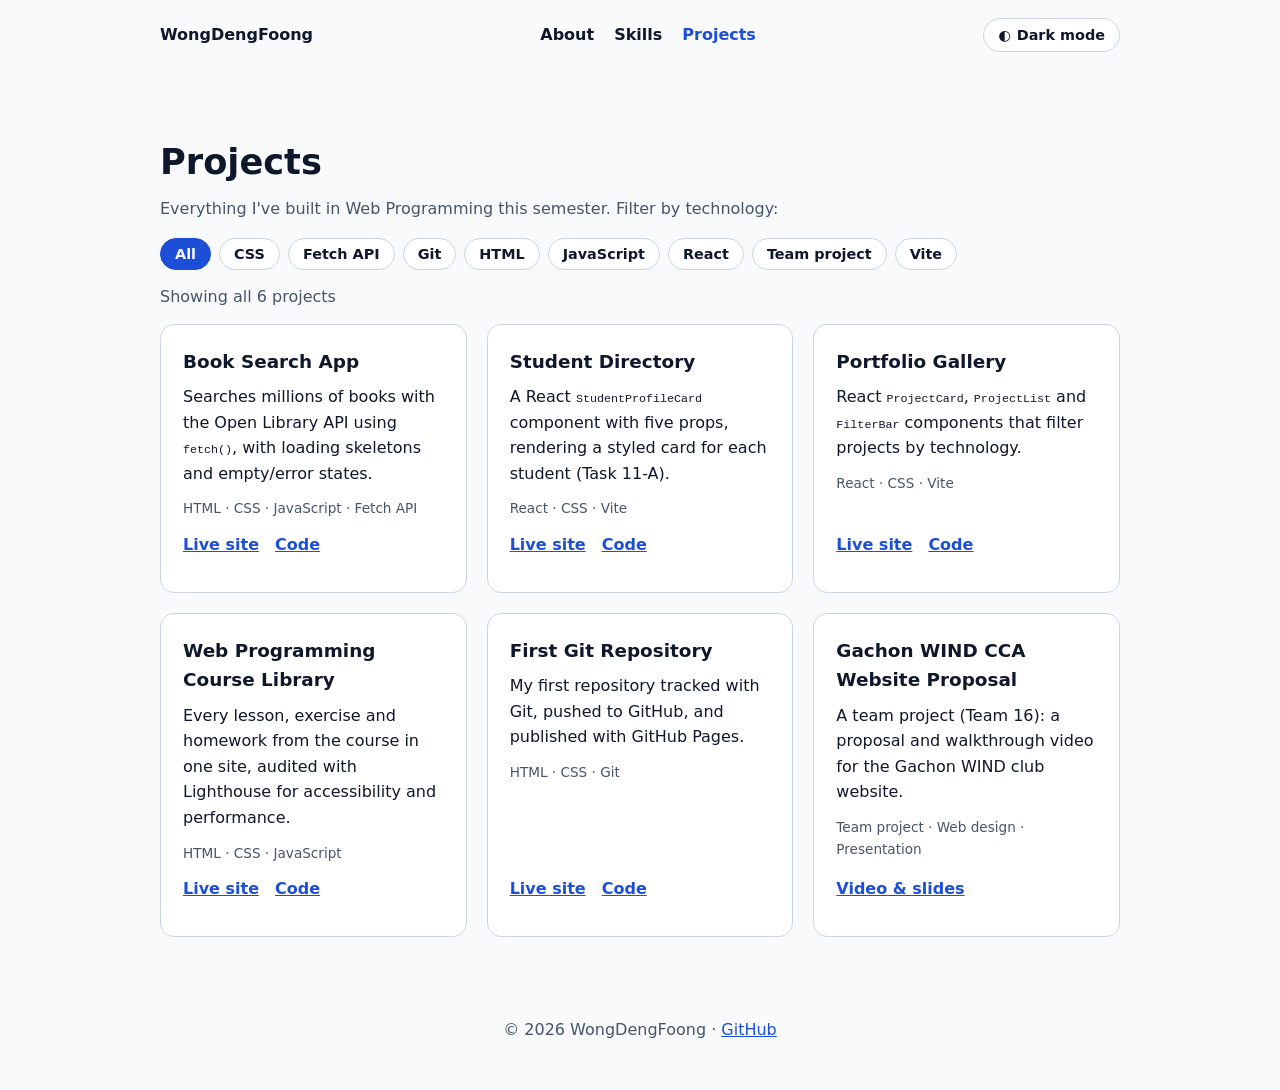
==== projects.html @ 8555e87d "Add a Projects page listing all six projects with a technology filter" ====
<!DOCTYPE html>
<html lang="en">
<head>
  <meta charset="UTF-8">
  <meta name="viewport" content="width=device-width, initial-scale=1">
  <title>Projects · WongDengFoong</title>
  <meta name="description" content="All Web Programming projects by WongDengFoong, filterable by technology.">
  <link rel="icon" href="data:,">
  <link rel="stylesheet" href="style.css">
  <script src="script.js" defer></script>
  <script src="projects.js" defer></script>
</head>
<body>
  <a class="skip-link" href="#main-content">Skip to main content</a>

  <header class="site-header">
    <a class="logo" href="index.html">WongDengFoong</a>
    <nav aria-label="Main">
      <ul class="nav-links">
        <li><a href="index.html#about-me">About</a></li>
        <li><a href="index.html#skills">Skills</a></li>
        <li><a href="projects.html" aria-current="page">Projects</a></li>
      </ul>
    </nav>
    <button type="button" class="theme-toggle" id="theme-toggle" aria-pressed="false">
      <span aria-hidden="true">◐</span> <span class="label">Dark mode</span>
    </button>
  </header>

  <main id="main-content" tabindex="-1">
    <section class="section" aria-labelledby="page-heading">
      <h1 id="page-heading" class="page-title">Projects</h1>
      <p class="page-intro">Everything I've built in Web Programming this semester. Filter by technology:</p>

      <div class="filter-bar" role="group" aria-label="Filter projects by technology" id="filter-bar"></div>
      <p class="result-count" id="result-count" aria-live="polite"></p>

      <ul class="projects" id="project-list">
        <li class="project-card" data-tech="HTML,CSS,JavaScript,Fetch API">
          <h2>Book Search App</h2>
          <p>Searches millions of books with the Open Library API using <code>fetch()</code>, with loading skeletons and empty/error states.</p>
          <p class="tags">HTML · CSS · JavaScript · Fetch API</p>
          <p class="links">
            <a href="https://wongdf2006.github.io/webpro-book-search/">Live site<span class="visually-hidden"> for Book Search App</span></a>
            <a href="https://github.com/WONGDF2006/webpro-book-search">Code<span class="visually-hidden"> for Book Search App</span></a>
          </p>
        </li>
        <li class="project-card" data-tech="React,CSS,Vite">
          <h2>Student Directory</h2>
          <p>A React <code>StudentProfileCard</code> component with five props, rendering a styled card for each student (Task 11-A).</p>
          <p class="tags">React · CSS · Vite</p>
          <p class="links">
            <a href="https://wongdf2006.github.io/task11/">Live site<span class="visually-hidden"> for Student Directory</span></a>
            <a href="https://github.com/WONGDF2006/task11">Code<span class="visually-hidden"> for Student Directory</span></a>
          </p>
        </li>
        <li class="project-card" data-tech="React,CSS,Vite">
          <h2>Portfolio Gallery</h2>
          <p>React <code>ProjectCard</code>, <code>ProjectList</code> and <code>FilterBar</code> components that filter projects by technology.</p>
          <p class="tags">React · CSS · Vite</p>
          <p class="links">
            <a href="https://wongdf2006.github.io/portfolio-gallery/">Live site<span class="visually-hidden"> for Portfolio Gallery</span></a>
            <a href="https://github.com/WONGDF2006/portfolio-gallery">Code<span class="visually-hidden"> for Portfolio Gallery</span></a>
          </p>
        </li>
        <li class="project-card" data-tech="HTML,CSS,JavaScript">
          <h2>Web Programming Course Library</h2>
          <p>Every lesson, exercise and homework from the course in one site, audited with Lighthouse for accessibility and performance.</p>
          <p class="tags">HTML · CSS · JavaScript</p>
          <p class="links">
            <a href="https://wongdf2006.github.io/WebProgramming_Gachon/">Live site<span class="visually-hidden"> for Course Library</span></a>
            <a href="https://github.com/WONGDF2006/WebProgramming_Gachon">Code<span class="visually-hidden"> for Course Library</span></a>
          </p>
        </li>
        <li class="project-card" data-tech="HTML,CSS,Git">
          <h2>First Git Repository</h2>
          <p>My first repository tracked with Git, pushed to GitHub, and published with GitHub Pages.</p>
          <p class="tags">HTML · CSS · Git</p>
          <p class="links">
            <a href="https://wongdf2006.github.io/webpro-w9/">Live site<span class="visually-hidden"> for First Git Repository</span></a>
            <a href="https://github.com/WONGDF2006/webpro-w9">Code<span class="visually-hidden"> for First Git Repository</span></a>
          </p>
        </li>
        <li class="project-card" data-tech="Team project">
          <h2>Gachon WIND CCA Website Proposal</h2>
          <p>A team project (Team 16): a proposal and walkthrough video for the Gachon WIND club website.</p>
          <p class="tags">Team project · Web design · Presentation</p>
          <p class="links">
            <a href="https://wongdf2006.github.io/WebProgramming_Gachon/#assignment">Video &amp; slides<span class="visually-hidden"> for Gachon WIND CCA proposal</span></a>
          </p>
        </li>
      </ul>
    </section>
  </main>

  <footer class="site-footer">
    <p>© 2026 WongDengFoong · <a href="https://github.com/WONGDF2006">GitHub</a></p>
  </footer>
</body>
</html>
---- style.css ----
:root {
  --bg: #f8fafc;
  --surface: #ffffff;
  --text: #0f172a;
  --muted: #475569;
  --accent: #1d4ed8;
  --border: #cbd5e1;
  --radius: 14px;
}

/* Dark theme, switched on by script.js */
:root[data-theme="dark"] {
  --bg: #0f172a;
  --surface: #1e293b;
  --text: #e2e8f0;
  --muted: #b6c2d1;
  --accent: #93c5fd;
  --border: #334155;
  color-scheme: dark;
}

.theme-toggle { display: inline-flex; align-items: center; gap: 6px; padding: 8px 14px; border: 1px solid var(--border); border-radius: 999px; font: 600 .9rem system-ui, sans-serif; color: var(--text); background: var(--surface); cursor: pointer; }
.theme-toggle:hover { border-color: var(--accent); }

* { box-sizing: border-box; }
html { scroll-behavior: smooth; }
body { margin: 0; font-family: system-ui, -apple-system, "Segoe UI", sans-serif; line-height: 1.6; color: var(--text); background: var(--bg); }
a { color: var(--accent); }
:focus-visible { outline: 3px solid var(--accent); outline-offset: 3px; }

.skip-link { position: absolute; top: -48px; left: 16px; z-index: 10; padding: 10px 16px; border-radius: 0 0 8px 8px; font-weight: 700; color: var(--bg); background: var(--accent); }
.skip-link:focus { top: 0; }

.site-header { display: flex; align-items: center; justify-content: space-between; gap: 16px; max-width: 1000px; margin: 0 auto; padding: 18px 20px; }
.logo { font-weight: 800; color: var(--text); text-decoration: none; }
.nav-links { display: flex; gap: 20px; margin: 0; padding: 0; list-style: none; }
.nav-links a { color: var(--text); text-decoration: none; font-weight: 600; }
.nav-links a:hover { color: var(--accent); }

main { max-width: 1000px; margin: 0 auto; padding: 0 20px; }
main:focus { outline: none; }

.hero { display: flex; align-items: center; gap: 32px; padding: 56px 0 40px; }
.avatar { flex: none; width: 160px; height: 160px; border-radius: 50%; }
.eyebrow { margin: 0 0 6px; font-size: .9rem; font-weight: 700; letter-spacing: .04em; text-transform: uppercase; color: var(--accent); }
.hero h1 { margin: 0 0 12px; font-size: 2.4rem; line-height: 1.15; }
.bio { max-width: 60ch; margin: 0; font-size: 1.1rem; color: var(--muted); }

.section { padding: 32px 0; }
.section h2 { margin: 0 0 16px; font-size: 1.6rem; }
.skills { display: flex; flex-wrap: wrap; gap: 10px; margin: 0; padding: 0; list-style: none; }
.skills li { padding: 8px 14px; border: 1px solid var(--border); border-radius: 999px; font-weight: 600; background: var(--surface); }

.visually-hidden { position: absolute; width: 1px; height: 1px; overflow: hidden; clip: rect(0 0 0 0); white-space: nowrap; }

.projects { display: grid; grid-template-columns: repeat(auto-fit, minmax(260px, 1fr)); gap: 20px; margin: 0; padding: 0; list-style: none; }
.project-card { display: flex; flex-direction: column; padding: 22px; border: 1px solid var(--border); border-radius: var(--radius); background: var(--surface); }
.project-card h3 { margin: 0 0 8px; font-size: 1.15rem; }
.project-card p { margin: 0 0 12px; }
.project-card code { font-size: .9em; }
.tags { font-size: .85rem; color: var(--muted); }
.links { display: flex; gap: 16px; margin-top: auto !important; font-weight: 700; }

.site-footer { padding: 32px 20px; text-align: center; color: var(--muted); }

/* Phones: stack the hero, let the header wrap, shrink the big heading */
@media (max-width: 640px) {
  .site-header { flex-wrap: wrap; padding: 14px 16px; }
  .nav-links { gap: 16px; }
  main { padding: 0 16px; }
  .hero { flex-direction: column; align-items: flex-start; gap: 20px; padding: 32px 0 24px; }
  .avatar { width: 112px; height: 112px; }
  .hero h1 { font-size: 1.9rem; overflow-wrap: anywhere; }
}

/* About me facts */
.facts { display: grid; grid-template-columns: repeat(auto-fit, minmax(180px, 1fr)); gap: 12px; margin: 0; }
.facts div { padding: 14px 16px; border: 1px solid var(--border); border-radius: var(--radius); background: var(--surface); }
.facts dt { font-size: .8rem; font-weight: 700; letter-spacing: .05em; text-transform: uppercase; color: var(--muted); }
.facts dd { margin: 2px 0 0; font-weight: 600; }

/* Projects page */
.page-title { margin: 32px 0 6px; font-size: 2.2rem; }
.page-intro { margin: 0 0 16px; color: var(--muted); }
.filter-bar { display: flex; flex-wrap: wrap; gap: 8px; }
.filter-button { padding: 7px 14px; border: 1px solid var(--border); border-radius: 999px; font: 600 .9rem system-ui, sans-serif; color: var(--text); background: var(--surface); cursor: pointer; }
.filter-button:hover { border-color: var(--accent); }
.filter-button[aria-pressed="true"] { border-color: var(--accent); color: var(--bg); background: var(--accent); }
.result-count { margin: 14px 0; color: var(--muted); }
.project-card h2 { margin: 0 0 8px; font-size: 1.15rem; }
.project-card[hidden] { display: none; }
.nav-links a[aria-current="page"] { color: var(--accent); }
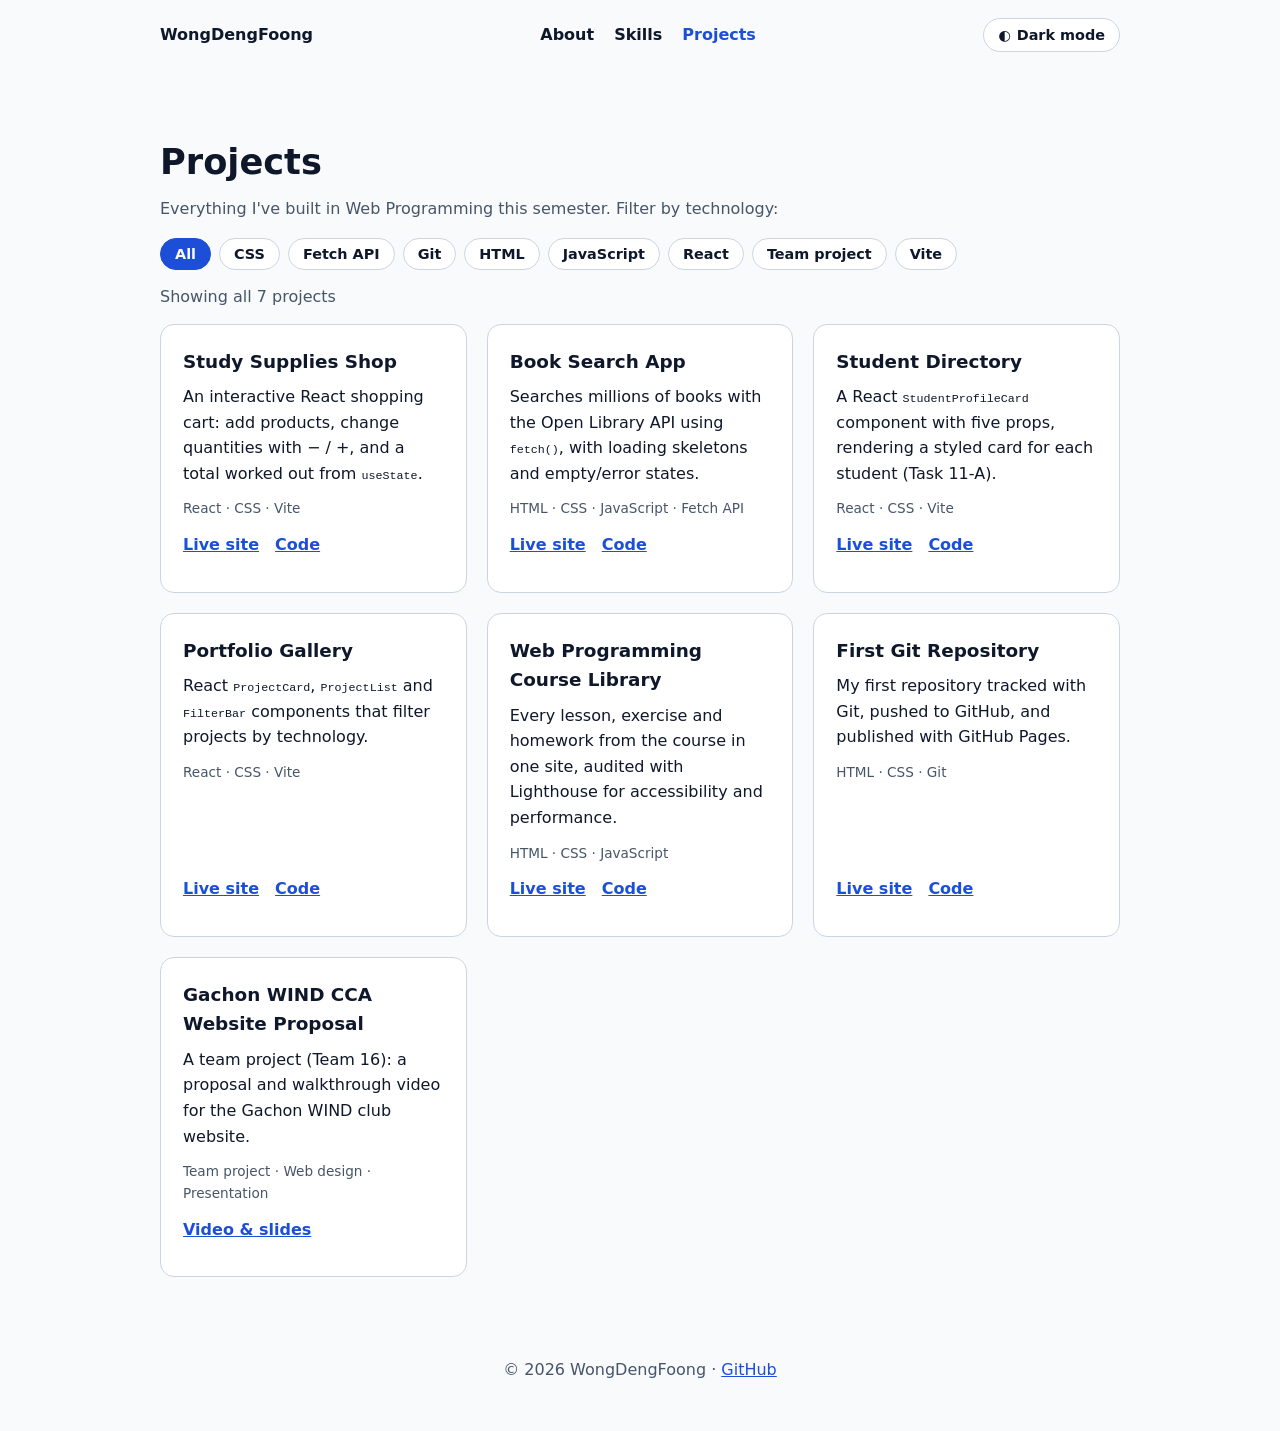
==== commit f8e3e65c: "Add the Study Supplies Shop (React shopping cart) to projects" ====
--- a/projects.html
+++ b/projects.html
@@ -36,6 +36,15 @@
       <p class="result-count" id="result-count" aria-live="polite"></p>
 
       <ul class="projects" id="project-list">
+        <li class="project-card" data-tech="React,CSS,Vite">
+          <h2>Study Supplies Shop</h2>
+          <p>An interactive React shopping cart: add products, change quantities with − / +, and a total worked out from <code>useState</code>.</p>
+          <p class="tags">React · CSS · Vite</p>
+          <p class="links">
+            <a href="https://wongdf2006.github.io/shopping-cart/">Live site<span class="visually-hidden"> for Study Supplies Shop</span></a>
+            <a href="https://github.com/WONGDF2006/shopping-cart">Code<span class="visually-hidden"> for Study Supplies Shop</span></a>
+          </p>
+        </li>
         <li class="project-card" data-tech="HTML,CSS,JavaScript,Fetch API">
           <h2>Book Search App</h2>
           <p>Searches millions of books with the Open Library API using <code>fetch()</code>, with loading skeletons and empty/error states.</p>
--- a/style.css
+++ b/style.css
@@ -41,7 +41,7 @@
 main:focus { outline: none; }
 
 .hero { display: flex; align-items: center; gap: 32px; padding: 56px 0 40px; }
-.avatar { flex: none; width: 160px; height: 160px; border-radius: 50%; }
+.avatar { flex: none; width: 160px; height: 160px; border-radius: 50%; object-fit: cover; }
 .eyebrow { margin: 0 0 6px; font-size: .9rem; font-weight: 700; letter-spacing: .04em; text-transform: uppercase; color: var(--accent); }
 .hero h1 { margin: 0 0 12px; font-size: 2.4rem; line-height: 1.15; }
 .bio { max-width: 60ch; margin: 0; font-size: 1.1rem; color: var(--muted); }
@@ -90,3 +90,14 @@
 .project-card h2 { margin: 0 0 8px; font-size: 1.15rem; }
 .project-card[hidden] { display: none; }
 .nav-links a[aria-current="page"] { color: var(--accent); }
+
+/* What I'm learning (React tracker) */
+#learning-tracker { padding: 22px; border: 1px solid var(--border); border-radius: var(--radius); background: var(--surface); }
+.tracker-progress p { margin: 0 0 6px; font-weight: 600; }
+.tracker-progress progress { width: 100%; height: 14px; accent-color: var(--accent); }
+.tracker-list { display: grid; grid-template-columns: repeat(auto-fill, minmax(240px, 1fr)); gap: 8px 16px; margin: 16px 0; padding: 0; list-style: none; }
+.tracker-list label { cursor: pointer; }
+.tracker-list input { width: 18px; height: 18px; vertical-align: -3px; accent-color: var(--accent); }
+.tracker-note label { display: block; margin-bottom: 6px; font-weight: 600; }
+.tracker-note textarea { width: 100%; padding: 10px; border: 1px solid var(--border); border-radius: 8px; font: inherit; color: var(--text); background: var(--bg); }
+.word-count { margin: 4px 0 0; font-size: .9rem; color: var(--muted); }
